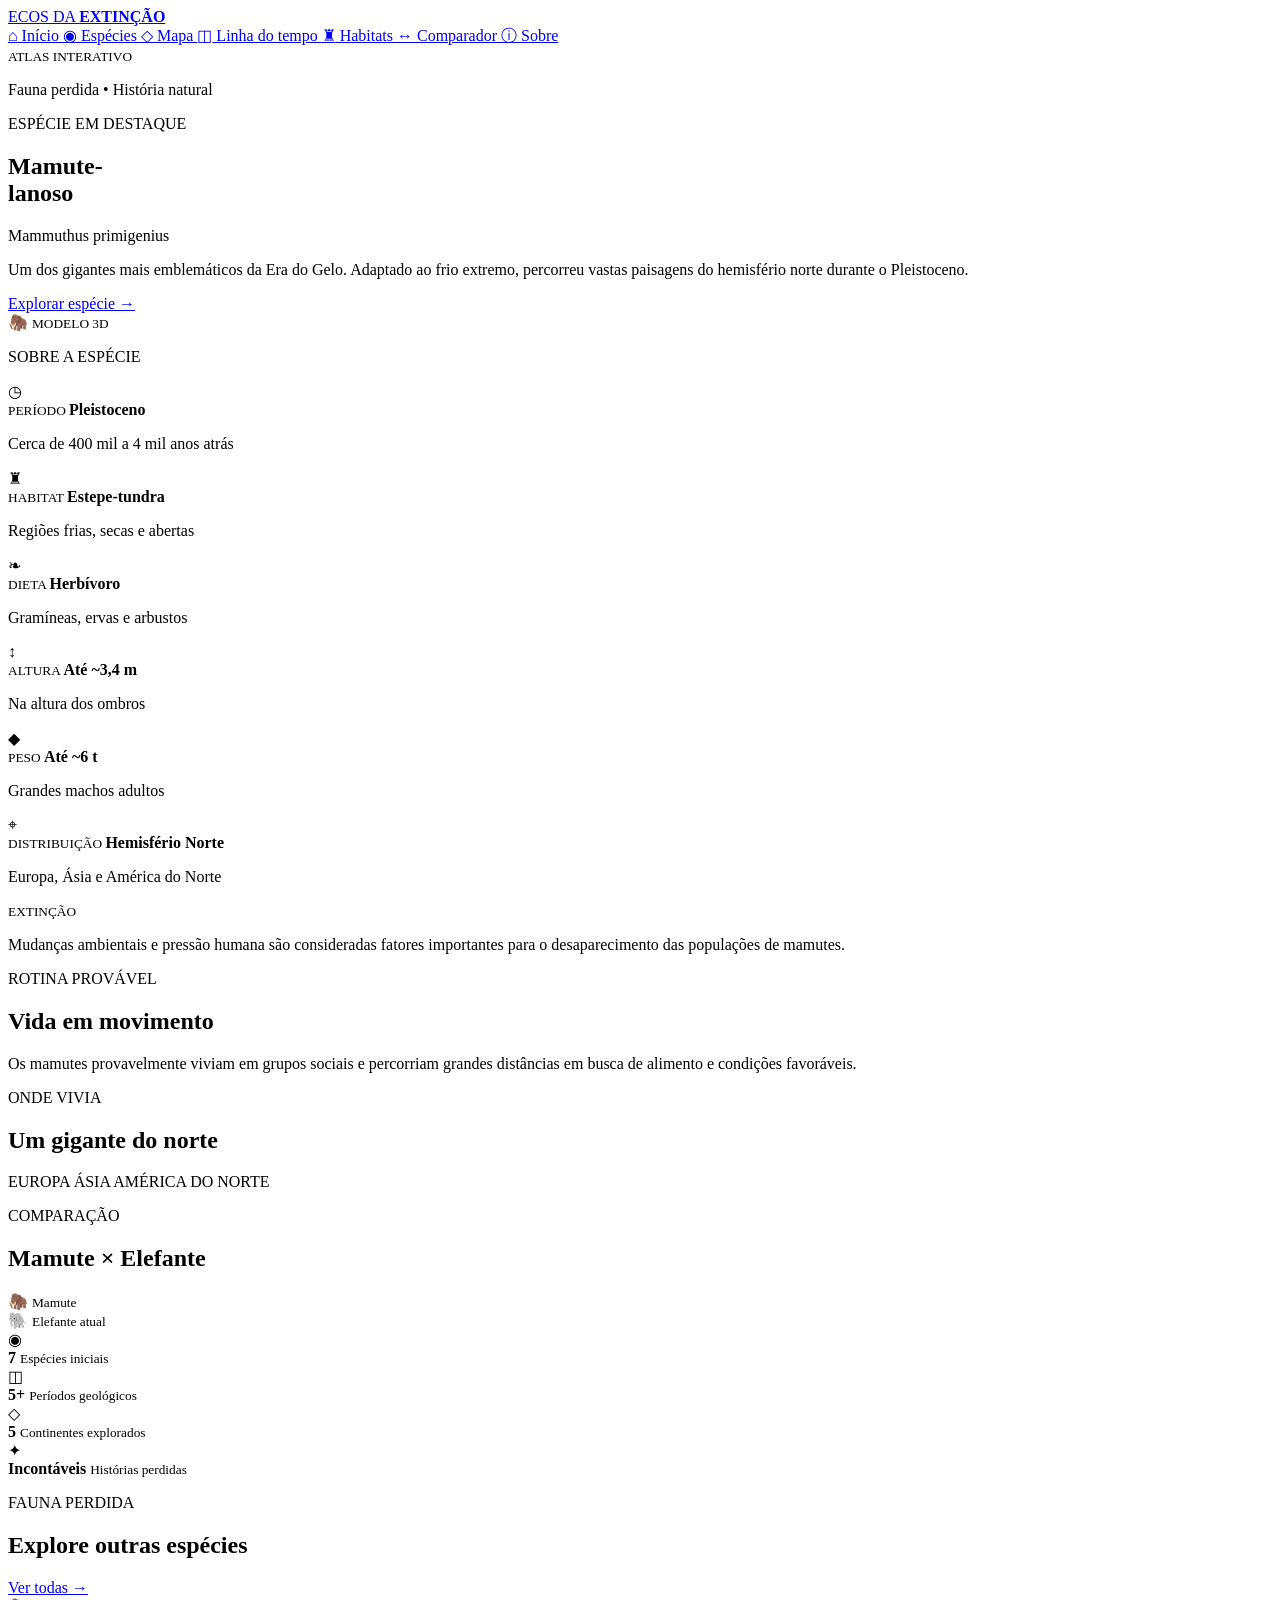
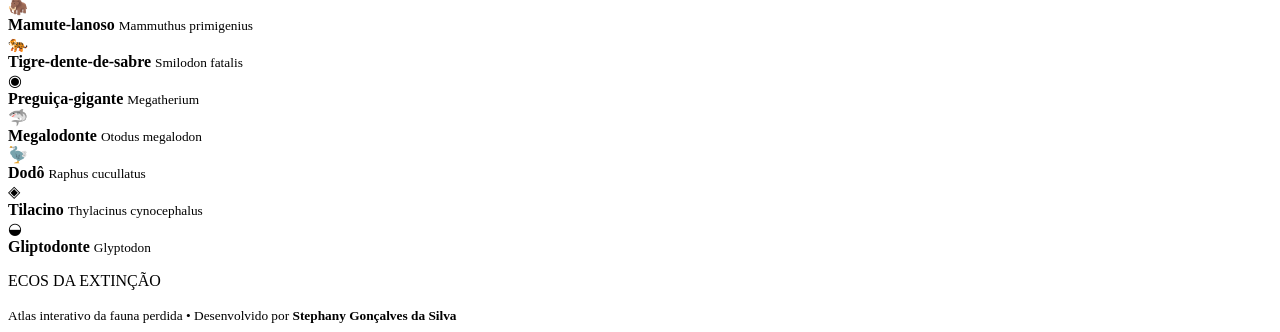
==== index.html @ bc0a950a "Create Ecos da Extincao homepage" ====
<!DOCTYPE html>
<html lang="pt-BR">

<head>
    <meta charset="UTF-8">

    <meta
        name="viewport"
        content="width=device-width, initial-scale=1.0"
    >

    <title>
        Ecos da Extinção | Atlas Interativo da Fauna Perdida
    </title>

    <link
        rel="stylesheet"
        href="css/style.css"
    >
</head>


<body>

    <div class="app-shell">


        <!-- =====================================
             SIDEBAR
        ====================================== -->

        <aside class="sidebar">

            <div>

                <a
                    href="index.html"
                    class="logo"
                >
                    <span>
                        ECOS DA
                    </span>

                    <strong>
                        EXTINÇÃO
                    </strong>
                </a>


                <nav class="sidebar-nav">

                    <a
                        href="index.html"
                        class="active"
                    >
                        <span>⌂</span>
                        Início
                    </a>


                    <a href="#">
                        <span>◉</span>
                        Espécies
                    </a>


                    <a href="#">
                        <span>◇</span>
                        Mapa
                    </a>


                    <a href="#">
                        <span>◫</span>
                        Linha do tempo
                    </a>


                    <a href="#">
                        <span>♜</span>
                        Habitats
                    </a>


                    <a href="#">
                        <span>↔</span>
                        Comparador
                    </a>


                    <a href="#">
                        <span>ⓘ</span>
                        Sobre
                    </a>

                </nav>

            </div>


            <div class="sidebar-footer">

                <small>
                    ATLAS INTERATIVO
                </small>

                <p>
                    Fauna perdida • História natural
                </p>

            </div>

        </aside>



        <!-- =====================================
             MAIN
        ====================================== -->

        <main class="main-content">


            <!-- =====================================
                 HERO / SPECIES FEATURE
            ====================================== -->

            <section class="species-feature">


                <!-- TEXT -->

                <div class="species-intro">

                    <p class="eyebrow">
                        ESPÉCIE EM DESTAQUE
                    </p>

                    <h1>
                        Mamute-
                        <br>
                        lanoso
                    </h1>

                    <p class="scientific-name">
                        Mammuthus primigenius
                    </p>

                    <p class="species-description">
                        Um dos gigantes mais emblemáticos
                        da Era do Gelo. Adaptado ao frio
                        extremo, percorreu vastas paisagens
                        do hemisfério norte durante
                        o Pleistoceno.
                    </p>

                    <a
                        href="#especie"
                        class="primary-button"
                    >
                        Explorar espécie
                        <span>→</span>
                    </a>

                </div>



                <!-- CENTRAL ANIMAL -->

                <div class="animal-stage">

                    <div class="stage-light"></div>

                    <div class="animal-placeholder">

                        <span>
                            🦣
                        </span>

                        <small>
                            MODELO 3D
                        </small>

                    </div>


                    <div class="stage-base">

                        <div></div>

                    </div>


                    <div class="stage-pagination">

                        <span class="selected"></span>
                        <span></span>
                        <span></span>
                        <span></span>

                    </div>

                </div>



                <!-- INFORMATION PANEL -->

                <aside
                    class="species-info"
                    id="especie"
                >

                    <p class="panel-title">
                        SOBRE A ESPÉCIE
                    </p>


                    <div class="species-facts">


                        <article>

                            <span class="fact-icon">
                                ◷
                            </span>

                            <div>

                                <small>
                                    PERÍODO
                                </small>

                                <strong>
                                    Pleistoceno
                                </strong>

                                <p>
                                    Cerca de 400 mil
                                    a 4 mil anos atrás
                                </p>

                            </div>

                        </article>



                        <article>

                            <span class="fact-icon">
                                ♜
                            </span>

                            <div>

                                <small>
                                    HABITAT
                                </small>

                                <strong>
                                    Estepe-tundra
                                </strong>

                                <p>
                                    Regiões frias,
                                    secas e abertas
                                </p>

                            </div>

                        </article>



                        <article>

                            <span class="fact-icon">
                                ❧
                            </span>

                            <div>

                                <small>
                                    DIETA
                                </small>

                                <strong>
                                    Herbívoro
                                </strong>

                                <p>
                                    Gramíneas,
                                    ervas e arbustos
                                </p>

                            </div>

                        </article>



                        <article>

                            <span class="fact-icon">
                                ↕
                            </span>

                            <div>

                                <small>
                                    ALTURA
                                </small>

                                <strong>
                                    Até ~3,4 m
                                </strong>

                                <p>
                                    Na altura
                                    dos ombros
                                </p>

                            </div>

                        </article>



                        <article>

                            <span class="fact-icon">
                                ◆
                            </span>

                            <div>

                                <small>
                                    PESO
                                </small>

                                <strong>
                                    Até ~6 t
                                </strong>

                                <p>
                                    Grandes machos
                                    adultos
                                </p>

                            </div>

                        </article>



                        <article>

                            <span class="fact-icon">
                                ⌖
                            </span>

                            <div>

                                <small>
                                    DISTRIBUIÇÃO
                                </small>

                                <strong>
                                    Hemisfério Norte
                                </strong>

                                <p>
                                    Europa, Ásia
                                    e América do Norte
                                </p>

                            </div>

                        </article>

                    </div>



                    <div class="extinction-note">

                        <small>
                            EXTINÇÃO
                        </small>

                        <p>
                            Mudanças ambientais e pressão
                            humana são consideradas fatores
                            importantes para o desaparecimento
                            das populações de mamutes.
                        </p>

                    </div>


                </aside>

            </section>



            <!-- =====================================
                 SECONDARY INFO
            ====================================== -->

            <section class="secondary-grid">


                <article class="info-panel">

                    <p class="panel-title">
                        ROTINA PROVÁVEL
                    </p>

                    <h2>
                        Vida em movimento
                    </h2>

                    <p>
                        Os mamutes provavelmente viviam
                        em grupos sociais e percorriam
                        grandes distâncias em busca de
                        alimento e condições favoráveis.
                    </p>

                </article>



                <article class="info-panel">

                    <p class="panel-title">
                        ONDE VIVIA
                    </p>

                    <h2>
                        Um gigante do norte
                    </h2>

                    <div class="mini-map">

                        <span>
                            EUROPA
                        </span>

                        <span>
                            ÁSIA
                        </span>

                        <span>
                            AMÉRICA DO NORTE
                        </span>

                    </div>

                </article>



                <article class="info-panel">

                    <p class="panel-title">
                        COMPARAÇÃO
                    </p>

                    <h2>
                        Mamute × Elefante
                    </h2>

                    <div class="comparison-silhouettes">

                        <div>
                            🦣
                            <small>
                                Mamute
                            </small>
                        </div>

                        <div>
                            🐘
                            <small>
                                Elefante atual
                            </small>
                        </div>

                    </div>

                </article>


            </section>



            <!-- =====================================
                 KPIS
            ====================================== -->

            <section class="museum-stats">


                <article>

                    <span>
                        ◉
                    </span>

                    <div>

                        <strong>
                            7
                        </strong>

                        <small>
                            Espécies iniciais
                        </small>

                    </div>

                </article>



                <article>

                    <span>
                        ◫
                    </span>

                    <div>

                        <strong>
                            5+
                        </strong>

                        <small>
                            Períodos geológicos
                        </small>

                    </div>

                </article>



                <article>

                    <span>
                        ◇
                    </span>

                    <div>

                        <strong>
                            5
                        </strong>

                        <small>
                            Continentes explorados
                        </small>

                    </div>

                </article>



                <article>

                    <span>
                        ✦
                    </span>

                    <div>

                        <strong>
                            Incontáveis
                        </strong>

                        <small>
                            Histórias perdidas
                        </small>

                    </div>

                </article>

            </section>



            <!-- =====================================
                 SPECIES CAROUSEL
            ====================================== -->

            <section class="species-gallery">

                <div class="gallery-heading">

                    <div>

                        <p class="eyebrow">
                            FAUNA PERDIDA
                        </p>

                        <h2>
                            Explore outras espécies
                        </h2>

                    </div>

                    <a href="#">
                        Ver todas →
                    </a>

                </div>


                <div class="species-grid">


                    <article class="species-card active-card">

                        <div class="species-card-image">
                            🦣
                        </div>

                        <strong>
                            Mamute-lanoso
                        </strong>

                        <small>
                            Mammuthus primigenius
                        </small>

                    </article>



                    <article class="species-card">

                        <div class="species-card-image">
                            🐅
                        </div>

                        <strong>
                            Tigre-dente-de-sabre
                        </strong>

                        <small>
                            Smilodon fatalis
                        </small>

                    </article>



                    <article class="species-card">

                        <div class="species-card-image">
                            ◉
                        </div>

                        <strong>
                            Preguiça-gigante
                        </strong>

                        <small>
                            Megatherium
                        </small>

                    </article>



                    <article class="species-card">

                        <div class="species-card-image">
                            🦈
                        </div>

                        <strong>
                            Megalodonte
                        </strong>

                        <small>
                            Otodus megalodon
                        </small>

                    </article>



                    <article class="species-card">

                        <div class="species-card-image">
                            🦤
                        </div>

                        <strong>
                            Dodô
                        </strong>

                        <small>
                            Raphus cucullatus
                        </small>

                    </article>



                    <article class="species-card">

                        <div class="species-card-image">
                            ◈
                        </div>

                        <strong>
                            Tilacino
                        </strong>

                        <small>
                            Thylacinus cynocephalus
                        </small>

                    </article>



                    <article class="species-card">

                        <div class="species-card-image">
                            ◒
                        </div>

                        <strong>
                            Gliptodonte
                        </strong>

                        <small>
                            Glyptodon
                        </small>

                    </article>


                </div>

            </section>


            <!-- =====================================
                 FOOTER
            ====================================== -->

            <footer>

                <p>
                    ECOS DA EXTINÇÃO
                </p>

                <small>
                    Atlas interativo da fauna perdida
                    • Desenvolvido por
                    <strong>
                        Stephany Gonçalves da Silva
                    </strong>
                </small>

            </footer>


        </main>

    </div>

</body>

</html>
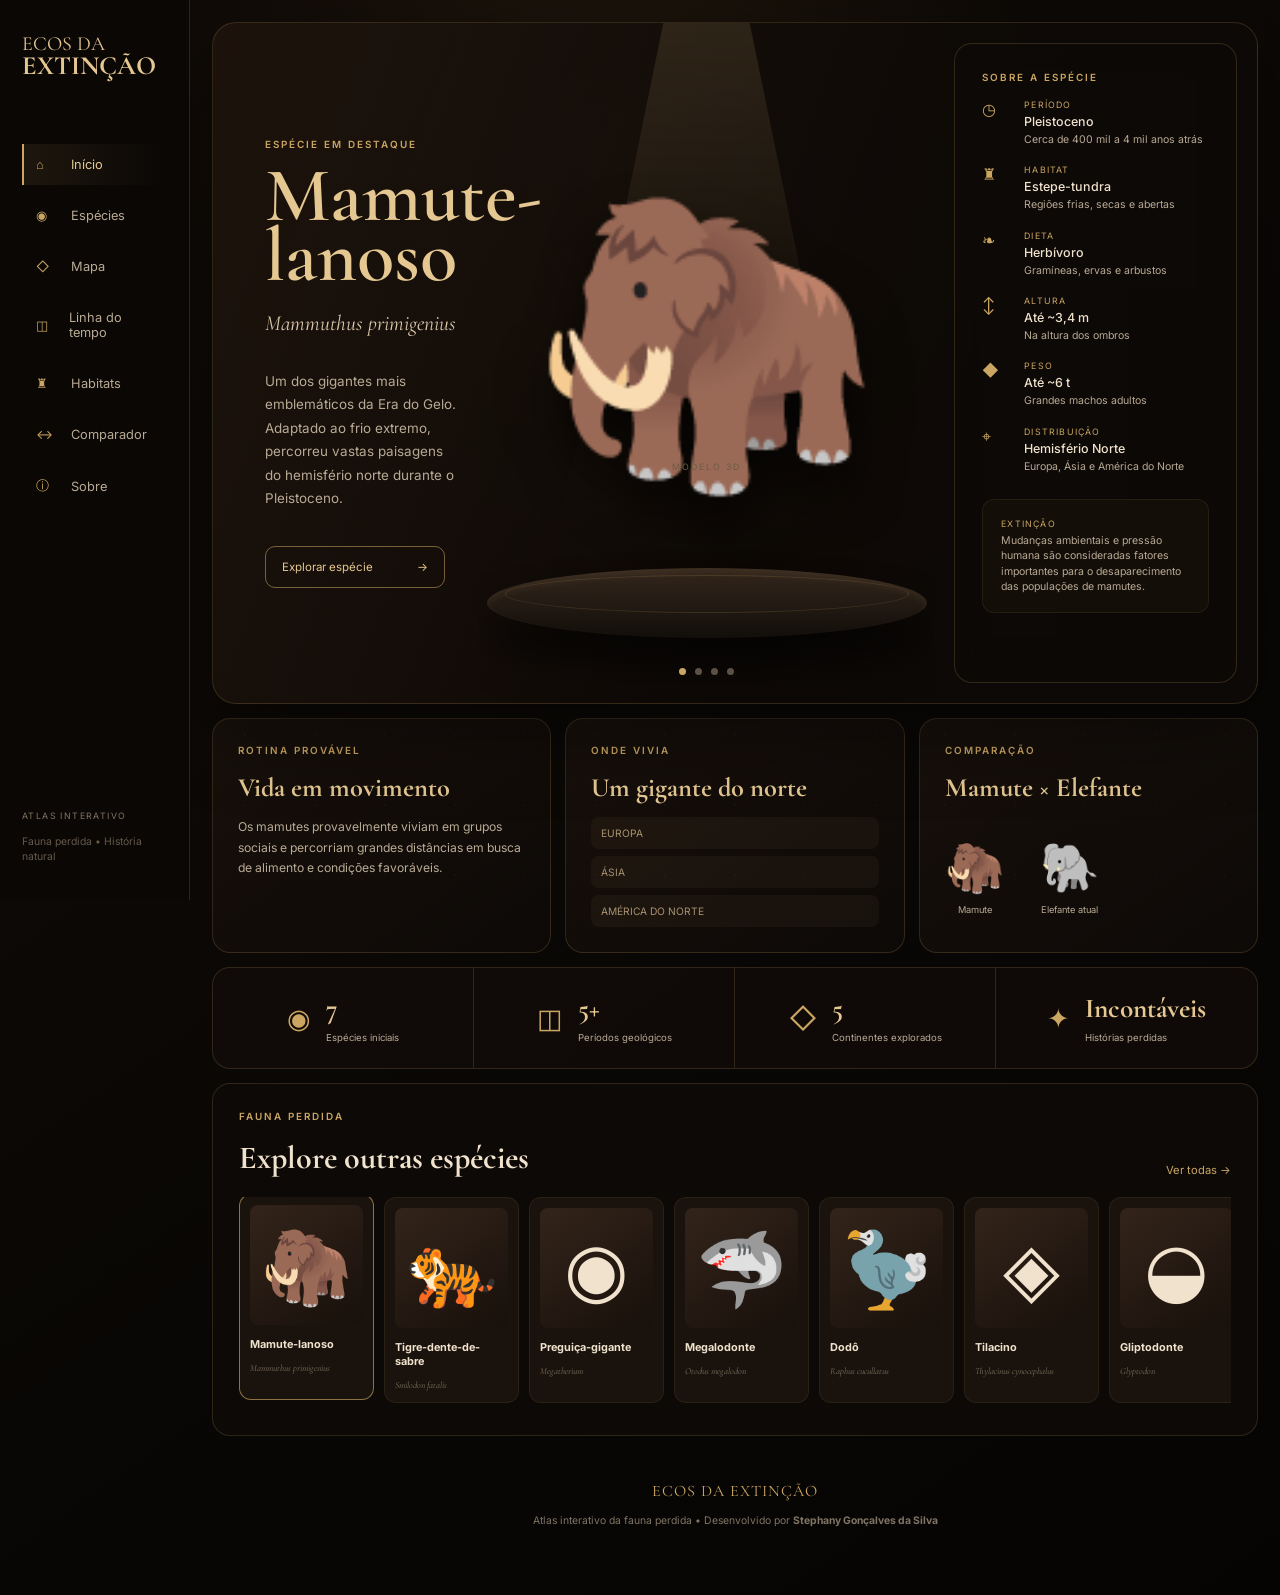
==== commit 3a806e83: "Link species catalog" ====
--- a/index.html
+++ b/index.html
@@ -58,10 +58,10 @@
                     </a>
 
 
-                    <a href="#">
-                        <span>◉</span>
-                        Espécies
-                    </a>
+                    <a href="pages/especies.html">
+    <span>◉</span>
+    Espécies
+</a>
 
 
                     <a href="#">
--- a/css/style.css
+++ b/css/style.css
@@ -0,0 +1,1749 @@
+@import url('https://fonts.googleapis.com/css2?family=Cormorant+Garamond:wght@500;600;700&family=Inter:wght@400;500;600&display=swap');
+
+
+:root {
+
+    --bg: #0b0806;
+
+    --surface: #15100c;
+
+    --surface-soft:
+        rgba(28, 20, 14, 0.88);
+
+    --surface-light:
+        rgba(46, 32, 20, 0.55);
+
+    --border:
+        rgba(205, 165, 96, 0.18);
+
+    --gold:
+        #cba662;
+
+    --gold-light:
+        #e4c791;
+
+    --bone:
+        #f0e2cc;
+
+    --muted:
+        #b9aa95;
+
+    --dark-muted:
+        #817464;
+
+    --title:
+        "Cormorant Garamond",
+        serif;
+
+    --body:
+        "Inter",
+        sans-serif;
+}
+
+
+* {
+    box-sizing: border-box;
+}
+
+
+html {
+    scroll-behavior: smooth;
+}
+
+
+body {
+    margin: 0;
+
+    min-height: 100vh;
+
+    background:
+        radial-gradient(
+            circle at 48% 10%,
+            rgba(160, 109, 50, .13),
+            transparent 27%
+        ),
+        linear-gradient(
+            145deg,
+            #100b07,
+            #090705 60%,
+            #050403
+        );
+
+    color:
+        var(--bone);
+
+    font-family:
+        var(--body);
+}
+
+
+body::before {
+    content: "";
+
+    position: fixed;
+    inset: 0;
+
+    pointer-events: none;
+
+    opacity: .11;
+
+    background-image:
+        radial-gradient(
+            circle,
+            rgba(224, 199, 145, .28) 1px,
+            transparent 1px
+        );
+
+    background-size:
+        70px 70px;
+}
+
+
+a {
+    color: inherit;
+
+    text-decoration: none;
+}
+
+
+
+/* =========================================
+   APP
+========================================= */
+
+.app-shell {
+    display: grid;
+
+    grid-template-columns:
+        190px minmax(0, 1fr);
+
+    min-height: 100vh;
+}
+
+
+
+/* =========================================
+   SIDEBAR
+========================================= */
+
+.sidebar {
+    position: sticky;
+
+    top: 0;
+
+    height: 100vh;
+
+    display: flex;
+
+    flex-direction: column;
+
+    justify-content: space-between;
+
+    padding:
+        35px 22px;
+
+    background:
+        rgba(11, 8, 6, .94);
+
+    border-right:
+        1px solid
+        var(--border);
+
+    backdrop-filter:
+        blur(18px);
+
+    z-index: 10;
+}
+
+
+.logo {
+    display: block;
+
+    margin-bottom: 65px;
+
+    font-family:
+        var(--title);
+
+    color:
+        var(--gold-light);
+
+    line-height: .95;
+}
+
+
+.logo span,
+.logo strong {
+    display: block;
+}
+
+
+.logo span {
+    font-size: 1.25rem;
+}
+
+
+.logo strong {
+    font-size: 1.65rem;
+}
+
+
+.sidebar-nav {
+    display: grid;
+
+    gap: 10px;
+}
+
+
+.sidebar-nav a {
+    display: flex;
+
+    align-items: center;
+
+    gap: 13px;
+
+    padding:
+        13px 12px;
+
+    border-left:
+        2px solid transparent;
+
+    color:
+        var(--muted);
+
+    font-size: .80rem;
+
+    transition:
+        .2s ease;
+}
+
+
+.sidebar-nav a span {
+    width: 22px;
+
+    color:
+        var(--gold);
+}
+
+
+.sidebar-nav a:hover,
+.sidebar-nav a.active {
+    color:
+        var(--gold-light);
+
+    background:
+        linear-gradient(
+            90deg,
+            rgba(201, 161, 93, .10),
+            transparent
+        );
+
+    border-left-color:
+        var(--gold);
+}
+
+
+.sidebar-footer small {
+    color:
+        var(--dark-muted);
+
+    font-size: .55rem;
+
+    letter-spacing: 1.4px;
+}
+
+
+.sidebar-footer p {
+    margin-bottom: 0;
+
+    color:
+        #65594b;
+
+    font-size: .65rem;
+
+    line-height: 1.5;
+}
+
+
+
+/* =========================================
+   MAIN
+========================================= */
+
+.main-content {
+    min-width: 0;
+
+    padding:
+        22px;
+}
+
+
+
+/* =========================================
+   HERO
+========================================= */
+
+.species-feature {
+    position: relative;
+
+    display: grid;
+
+    grid-template-columns:
+        minmax(260px, .70fr)
+        minmax(400px, 1.2fr)
+        minmax(320px, .85fr);
+
+    min-height: 680px;
+
+    overflow: hidden;
+
+    border-radius: 24px;
+
+    background:
+        linear-gradient(
+            110deg,
+            rgba(30, 20, 13, .94),
+            rgba(14, 10, 7, .88) 56%,
+            rgba(13, 9, 6, .97)
+        );
+
+    border:
+        1px solid
+        var(--border);
+
+    box-shadow:
+        0 28px 80px
+        rgba(0,0,0,.38);
+}
+
+
+
+/* =========================================
+   INTRO
+========================================= */
+
+.species-intro {
+    position: relative;
+
+    z-index: 3;
+
+    display: flex;
+
+    flex-direction: column;
+
+    justify-content: center;
+
+    padding:
+        58px 20px 58px 52px;
+}
+
+
+.eyebrow,
+.panel-title {
+    margin:
+        0 0 16px;
+
+    color:
+        var(--gold);
+
+    font-size:
+        .62rem;
+
+    font-weight:
+        600;
+
+    letter-spacing:
+        2px;
+}
+
+
+.species-intro h1 {
+    margin: 0;
+
+    font-family:
+        var(--title);
+
+    color:
+        var(--gold-light);
+
+    font-size:
+        clamp(3.5rem, 6vw, 6.4rem);
+
+    line-height:
+        .78;
+
+    font-weight:
+        600;
+}
+
+
+.scientific-name {
+    margin:
+        25px 0 20px;
+
+    color:
+        #dac7aa;
+
+    font-family:
+        var(--title);
+
+    font-size:
+        1.35rem;
+
+    font-style:
+        italic;
+}
+
+
+.species-description {
+    max-width:
+        360px;
+
+    color:
+        var(--muted);
+
+    font-size:
+        .84rem;
+
+    line-height:
+        1.75;
+}
+
+
+.primary-button {
+    display: flex;
+
+    align-items: center;
+
+    justify-content: space-between;
+
+    width:
+        180px;
+
+    margin-top:
+        22px;
+
+    padding:
+        13px 16px;
+
+    border:
+        1px solid
+        rgba(203, 166, 98, .55);
+
+    border-radius:
+        10px;
+
+    color:
+        var(--gold-light);
+
+    font-size:
+        .72rem;
+
+    transition:
+        .2s ease;
+}
+
+
+.primary-button:hover {
+    background:
+        rgba(203, 166, 98, .08);
+
+    transform:
+        translateY(-2px);
+}
+
+
+
+/* =========================================
+   ANIMAL STAGE
+========================================= */
+
+.animal-stage {
+    position: relative;
+
+    display: flex;
+
+    align-items: center;
+
+    justify-content: center;
+
+    min-height: 680px;
+
+    overflow: hidden;
+}
+
+
+.stage-light {
+    position: absolute;
+
+    top: -70px;
+
+    left: 50%;
+
+    width: 320px;
+
+    height: 640px;
+
+    transform:
+        translateX(-50%);
+
+    background:
+        linear-gradient(
+            180deg,
+            rgba(231, 198, 135, .15),
+            rgba(203, 166, 98, .03) 60%,
+            transparent
+        );
+
+    clip-path:
+        polygon(
+            41% 0,
+            59% 0,
+            100% 100%,
+            0 100%
+        );
+
+    filter:
+        blur(16px);
+}
+
+
+.animal-placeholder {
+    position: relative;
+
+    z-index: 2;
+
+    display: flex;
+
+    flex-direction: column;
+
+    align-items: center;
+
+    justify-content: center;
+
+    width: 430px;
+    height: 440px;
+
+    transform:
+        translateY(-30px);
+
+    filter:
+        drop-shadow(
+            0 30px 25px
+            rgba(0,0,0,.65)
+        );
+}
+
+
+.animal-placeholder span {
+    font-size:
+        clamp(10rem, 22vw, 20rem);
+
+    line-height:
+        1;
+}
+
+
+.animal-placeholder small {
+    margin-top:
+        -15px;
+
+    color:
+        #6e5b43;
+
+    font-size:
+        .55rem;
+
+    letter-spacing:
+        2px;
+}
+
+
+.stage-base {
+    position: absolute;
+
+    left: 50%;
+
+    bottom: 65px;
+
+    width: 440px;
+    height: 70px;
+
+    transform:
+        translateX(-50%);
+
+    border-radius:
+        50%;
+
+    background:
+        linear-gradient(
+            180deg,
+            #34271d,
+            #120e0a
+        );
+
+    box-shadow:
+        inset 0 4px 8px
+        rgba(235,196,126,.08),
+        0 30px 40px
+        rgba(0,0,0,.55);
+}
+
+
+.stage-base div {
+    position: absolute;
+
+    inset:
+        7px 18px 25px;
+
+    border-radius:
+        50%;
+
+    border:
+        1px solid
+        rgba(198,155,88,.18);
+}
+
+
+.stage-pagination {
+    position: absolute;
+
+    bottom: 28px;
+
+    display: flex;
+
+    gap: 9px;
+}
+
+
+.stage-pagination span {
+    width: 7px;
+    height: 7px;
+
+    border-radius: 50%;
+
+    background:
+        #5d5142;
+}
+
+
+.stage-pagination span.selected {
+    background:
+        var(--gold);
+}
+
+
+
+/* =========================================
+   SPECIES INFO
+========================================= */
+
+.species-info {
+    position: relative;
+
+    z-index: 3;
+
+    margin:
+        20px;
+
+    padding:
+        27px;
+
+    border-radius:
+        18px;
+
+    align-self:
+        stretch;
+
+    background:
+        rgba(13, 10, 7, .78);
+
+    border:
+        1px solid
+        rgba(203,166,98,.20);
+
+    backdrop-filter:
+        blur(15px);
+}
+
+
+.species-facts {
+    display:
+        grid;
+
+    gap:
+        17px;
+}
+
+
+.species-facts article {
+    display:
+        grid;
+
+    grid-template-columns:
+        32px 1fr;
+
+    gap:
+        10px;
+}
+
+
+.fact-icon {
+    color:
+        var(--gold);
+
+    font-size:
+        1rem;
+}
+
+
+.species-facts small,
+.extinction-note small {
+    display: block;
+
+    margin-bottom:
+        4px;
+
+    color:
+        var(--gold);
+
+    font-size:
+        .55rem;
+
+    letter-spacing:
+        1.2px;
+}
+
+
+.species-facts strong {
+    display: block;
+
+    margin-bottom:
+        3px;
+
+    color:
+        var(--bone);
+
+    font-size:
+        .78rem;
+
+    font-weight:
+        500;
+}
+
+
+.species-facts p,
+.extinction-note p {
+    margin:
+        0;
+
+    color:
+        var(--muted);
+
+    font-size:
+        .66rem;
+
+    line-height:
+        1.45;
+}
+
+
+.extinction-note {
+    margin-top:
+        25px;
+
+    padding:
+        18px;
+
+    border-radius:
+        12px;
+
+    background:
+        rgba(203,166,98,.045);
+
+    border:
+        1px solid
+        rgba(203,166,98,.09);
+}
+
+
+
+/* =========================================
+   SECONDARY GRID
+========================================= */
+
+.secondary-grid {
+    display: grid;
+
+    grid-template-columns:
+        repeat(3, minmax(0,1fr));
+
+    gap:
+        14px;
+
+    margin-top:
+        14px;
+}
+
+
+.info-panel {
+    min-height:
+        210px;
+
+    padding:
+        25px;
+
+    border-radius:
+        18px;
+
+    background:
+        linear-gradient(
+            145deg,
+            rgba(25,18,13,.88),
+            rgba(14,10,7,.92)
+        );
+
+    border:
+        1px solid
+        var(--border);
+}
+
+
+.info-panel h2 {
+    margin:
+        0 0 13px;
+
+    font-family:
+        var(--title);
+
+    color:
+        var(--gold-light);
+
+    font-size:
+        1.65rem;
+}
+
+
+.info-panel > p:not(.panel-title) {
+    color:
+        var(--muted);
+
+    font-size:
+        .76rem;
+
+    line-height:
+        1.7;
+}
+
+
+.mini-map {
+    display: grid;
+
+    gap:
+        7px;
+}
+
+
+.mini-map span {
+    padding:
+        10px;
+
+    border-radius:
+        8px;
+
+    background:
+        rgba(203,166,98,.05);
+
+    color:
+        #a99271;
+
+    font-size:
+        .64rem;
+}
+
+
+.comparison-silhouettes {
+    display: flex;
+
+    align-items: flex-end;
+
+    gap:
+        35px;
+
+    padding-top:
+        20px;
+}
+
+
+.comparison-silhouettes div {
+    display: flex;
+
+    flex-direction: column;
+
+    align-items: center;
+
+    font-size:
+        3rem;
+}
+
+
+.comparison-silhouettes small {
+    margin-top:
+        8px;
+
+    color:
+        var(--muted);
+
+    font-size:
+        .58rem;
+}
+
+
+
+/* =========================================
+   STATS
+========================================= */
+
+.museum-stats {
+    display: grid;
+
+    grid-template-columns:
+        repeat(4, minmax(0,1fr));
+
+    gap:
+        0;
+
+    margin-top:
+        14px;
+
+    border-radius:
+        18px;
+
+    overflow: hidden;
+
+    background:
+        rgba(17, 12, 9, .90);
+
+    border:
+        1px solid
+        var(--border);
+}
+
+
+.museum-stats article {
+    display:
+        flex;
+
+    align-items:
+        center;
+
+    justify-content:
+        center;
+
+    gap:
+        15px;
+
+    min-height:
+        100px;
+
+    border-right:
+        1px solid
+        var(--border);
+}
+
+
+.museum-stats article:last-child {
+    border-right:
+        none;
+}
+
+
+.museum-stats article > span {
+    color:
+        var(--gold);
+
+    font-size:
+        1.7rem;
+}
+
+
+.museum-stats strong {
+    display:
+        block;
+
+    font-family:
+        var(--title);
+
+    color:
+        var(--gold-light);
+
+    font-size:
+        1.7rem;
+}
+
+
+.museum-stats small {
+    color:
+        var(--muted);
+
+    font-size:
+        .60rem;
+}
+
+
+
+/* =========================================
+   GALLERY
+========================================= */
+
+.species-gallery {
+    margin-top:
+        14px;
+
+    padding:
+        26px;
+
+    border-radius:
+        18px;
+
+    background:
+        rgba(14, 10, 7, .90);
+
+    border:
+        1px solid
+        var(--border);
+}
+
+
+.gallery-heading {
+    display: flex;
+
+    align-items: flex-end;
+
+    justify-content: space-between;
+
+    margin-bottom:
+        20px;
+}
+
+
+.gallery-heading h2 {
+    margin:
+        0;
+
+    font-family:
+        var(--title);
+
+    font-size:
+        2rem;
+
+    color:
+        var(--bone);
+}
+
+
+.gallery-heading a {
+    color:
+        var(--gold);
+
+    font-size:
+        .70rem;
+}
+
+
+.species-grid {
+    display: grid;
+
+    grid-template-columns:
+        repeat(7, minmax(135px,1fr));
+
+    gap:
+        10px;
+
+    overflow-x:
+        auto;
+
+    padding-bottom:
+        6px;
+}
+
+
+.species-card {
+    min-width:
+        135px;
+
+    padding:
+        10px;
+
+    border-radius:
+        12px;
+
+    background:
+        rgba(35,25,18,.65);
+
+    border:
+        1px solid
+        rgba(203,166,98,.09);
+
+    transition:
+        .2s ease;
+}
+
+
+.species-card:hover,
+.species-card.active-card {
+    border-color:
+        rgba(203,166,98,.65);
+
+    transform:
+        translateY(-3px);
+}
+
+
+.species-card-image {
+    display: flex;
+
+    align-items: center;
+
+    justify-content: center;
+
+    height:
+        120px;
+
+    margin-bottom:
+        12px;
+
+    border-radius:
+        8px;
+
+    background:
+        linear-gradient(
+            145deg,
+            #33241a,
+            #18100b
+        );
+
+    font-size:
+        4.6rem;
+}
+
+
+.species-card strong {
+    display:
+        block;
+
+    margin-bottom:
+        4px;
+
+    color:
+        var(--bone);
+
+    font-size:
+        .68rem;
+}
+
+
+.species-card small {
+    color:
+        var(--dark-muted);
+
+    font-family:
+        var(--title);
+
+    font-size:
+        .58rem;
+
+    font-style:
+        italic;
+}
+
+
+
+/* =========================================
+   FOOTER
+========================================= */
+
+footer {
+    padding:
+        45px 20px;
+
+    text-align:
+        center;
+
+    color:
+        var(--dark-muted);
+}
+
+
+footer p {
+    margin:
+        0 0 7px;
+
+    color:
+        var(--gold);
+
+    font-family:
+        var(--title);
+
+    letter-spacing:
+        1px;
+}
+
+
+footer small {
+    font-size:
+        .65rem;
+}
+
+
+
+/* =========================================
+   RESPONSIVE
+========================================= */
+
+@media (max-width: 1200px) {
+
+    .species-feature {
+        grid-template-columns:
+            minmax(260px,.8fr)
+            minmax(380px,1.2fr);
+    }
+
+
+    .species-info {
+        grid-column:
+            1 / -1;
+
+        margin-top:
+            0;
+    }
+
+
+    .species-facts {
+        grid-template-columns:
+            repeat(3,1fr);
+    }
+
+}
+
+
+@media (max-width: 850px) {
+
+    .app-shell {
+        grid-template-columns:
+            1fr;
+    }
+
+
+    .sidebar {
+        position: relative;
+
+        height: auto;
+
+        padding:
+            20px;
+    }
+
+
+    .logo {
+        margin-bottom:
+            20px;
+    }
+
+
+    .sidebar-nav {
+        display: flex;
+
+        overflow-x:
+            auto;
+    }
+
+
+    .sidebar-nav a {
+        min-width:
+            max-content;
+
+        border-left:
+            none;
+
+        border-bottom:
+            2px solid transparent;
+    }
+
+
+    .sidebar-nav a.active {
+        border-bottom-color:
+            var(--gold);
+    }
+
+
+    .sidebar-footer {
+        display: none;
+    }
+
+
+    .species-feature {
+        grid-template-columns:
+            1fr;
+    }
+
+
+    .species-intro {
+        padding:
+            45px 30px 0;
+    }
+
+
+    .animal-stage {
+        min-height:
+            480px;
+    }
+
+
+    .species-info {
+        margin:
+            15px;
+    }
+
+
+    .secondary-grid {
+        grid-template-columns:
+            1fr;
+    }
+
+
+    .museum-stats {
+        grid-template-columns:
+            repeat(2,1fr);
+    }
+
+
+    .museum-stats article:nth-child(2) {
+        border-right:
+            none;
+    }
+
+}
+
+
+@media (max-width: 520px) {
+
+    .main-content {
+        padding:
+            10px;
+    }
+
+
+    .species-facts {
+        grid-template-columns:
+            1fr;
+    }
+
+
+    .museum-stats {
+        grid-template-columns:
+            1fr;
+    }
+
+
+    .museum-stats article {
+        border-right:
+            none;
+
+        border-bottom:
+            1px solid
+            var(--border);
+    }
+
+
+    .animal-placeholder span {
+        font-size:
+            10rem;
+    }
+
+}
+/* =========================================
+   SPECIES CATALOG
+========================================= */
+
+.catalog-hero {
+    padding:
+        60px 45px;
+
+    margin-bottom:
+        18px;
+
+    border-radius:
+        22px;
+
+    background:
+        linear-gradient(
+            135deg,
+            rgba(42, 29, 19, .86),
+            rgba(15, 10, 7, .94)
+        );
+
+    border:
+        1px solid
+        var(--border);
+}
+
+
+.catalog-hero h1 {
+    max-width:
+        850px;
+
+    margin:
+        0;
+
+    font-family:
+        var(--title);
+
+    color:
+        var(--gold-light);
+
+    font-size:
+        clamp(
+            2.8rem,
+            6vw,
+            5.4rem
+        );
+
+    line-height:
+        .95;
+}
+
+
+.catalog-hero > p:last-child {
+    max-width:
+        650px;
+
+    margin-top:
+        22px;
+
+    color:
+        var(--muted);
+
+    line-height:
+        1.7;
+}
+
+
+/* FILTERS */
+
+.catalog-filters {
+    display:
+        grid;
+
+    grid-template-columns:
+        2fr 1fr 1fr;
+
+    gap:
+        12px;
+
+    padding:
+        20px;
+
+    border-radius:
+        16px;
+
+    background:
+        rgba(19, 13, 9, .90);
+
+    border:
+        1px solid
+        var(--border);
+}
+
+
+.filter-group {
+    display:
+        grid;
+
+    gap:
+        7px;
+}
+
+
+.filter-group label {
+    color:
+        var(--gold);
+
+    font-size:
+        .58rem;
+
+    letter-spacing:
+        1.2px;
+}
+
+
+.filter-group input,
+.filter-group select {
+    width:
+        100%;
+
+    padding:
+        12px 13px;
+
+    border-radius:
+        9px;
+
+    border:
+        1px solid
+        rgba(203,166,98,.16);
+
+    outline:
+        none;
+
+    background:
+        #0d0907;
+
+    color:
+        var(--bone);
+
+    font-family:
+        var(--body);
+}
+
+
+.filter-group input:focus,
+.filter-group select:focus {
+    border-color:
+        rgba(203,166,98,.55);
+}
+
+
+/* SUMMARY */
+
+.catalog-summary {
+    padding:
+        18px 4px;
+
+    color:
+        var(--muted);
+
+    font-size:
+        .70rem;
+}
+
+
+/* CARDS */
+
+.catalog-grid {
+    display:
+        grid;
+
+    grid-template-columns:
+        repeat(
+            3,
+            minmax(0, 1fr)
+        );
+
+    gap:
+        16px;
+}
+
+
+.catalog-card {
+    padding:
+        15px;
+
+    border-radius:
+        18px;
+
+    background:
+        linear-gradient(
+            145deg,
+            rgba(28, 20, 14, .90),
+            rgba(13, 9, 7, .94)
+        );
+
+    border:
+        1px solid
+        rgba(203,166,98,.12);
+
+    transition:
+        transform .25s ease,
+        border-color .25s ease;
+}
+
+
+.catalog-card:hover {
+    transform:
+        translateY(-5px);
+
+    border-color:
+        rgba(203,166,98,.45);
+}
+
+
+.catalog-image {
+    display:
+        flex;
+
+    align-items:
+        center;
+
+    justify-content:
+        center;
+
+    height:
+        260px;
+
+    border-radius:
+        12px;
+
+    background:
+        radial-gradient(
+            circle,
+            rgba(202,158,88,.18),
+            transparent 50%
+        ),
+        linear-gradient(
+            145deg,
+            #342419,
+            #140e09
+        );
+
+    font-size:
+        8rem;
+}
+
+
+.catalog-period {
+    margin:
+        20px 0 7px;
+
+    color:
+        var(--gold);
+
+    font-size:
+        .58rem;
+
+    letter-spacing:
+        1.5px;
+}
+
+
+.catalog-card h2 {
+    margin:
+        0;
+
+    font-family:
+        var(--title);
+
+    color:
+        var(--bone);
+
+    font-size:
+        1.9rem;
+}
+
+
+.catalog-scientific {
+    margin:
+        5px 0 16px;
+
+    color:
+        #9d8970;
+
+    font-family:
+        var(--title);
+
+    font-style:
+        italic;
+}
+
+
+.catalog-tags {
+    display:
+        flex;
+
+    flex-wrap:
+        wrap;
+
+    gap:
+        7px;
+}
+
+
+.catalog-tags span {
+    padding:
+        6px 9px;
+
+    border-radius:
+        999px;
+
+    background:
+        rgba(203,166,98,.07);
+
+    border:
+        1px solid
+        rgba(203,166,98,.11);
+
+    color:
+        #c2aa87;
+
+    font-size:
+        .58rem;
+}
+
+
+.catalog-description {
+    min-height:
+        78px;
+
+    margin:
+        18px 0;
+
+    color:
+        var(--muted);
+
+    font-size:
+        .74rem;
+
+    line-height:
+        1.7;
+}
+
+
+.catalog-card > a {
+    color:
+        var(--gold);
+
+    font-size:
+        .70rem;
+}
+
+
+/* RESPONSIVE */
+
+@media (max-width: 1100px) {
+
+    .catalog-grid {
+        grid-template-columns:
+            repeat(2,1fr);
+    }
+
+}
+
+
+@media (max-width: 700px) {
+
+    .catalog-filters {
+        grid-template-columns:
+            1fr;
+    }
+
+
+    .catalog-grid {
+        grid-template-columns:
+            1fr;
+    }
+
+
+    .catalog-hero {
+        padding:
+            40px 25px;
+    }
+
+}
